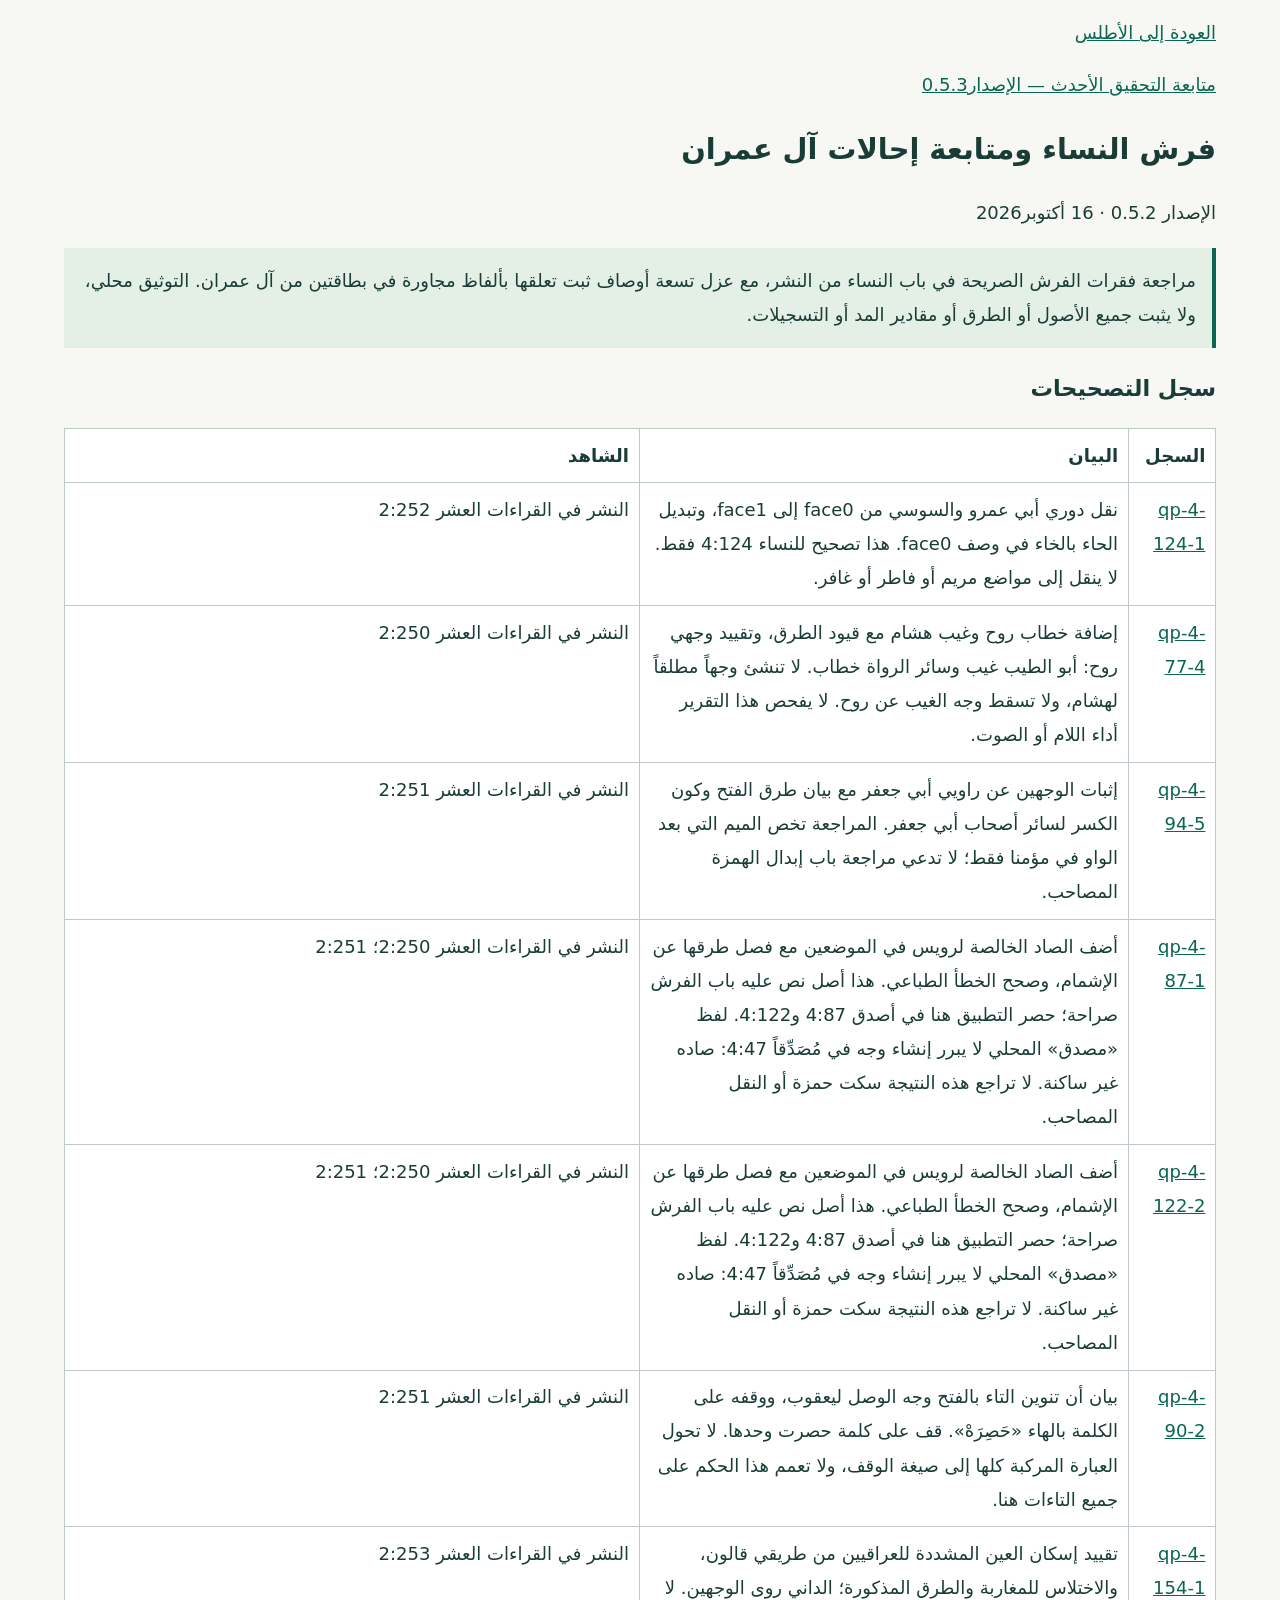
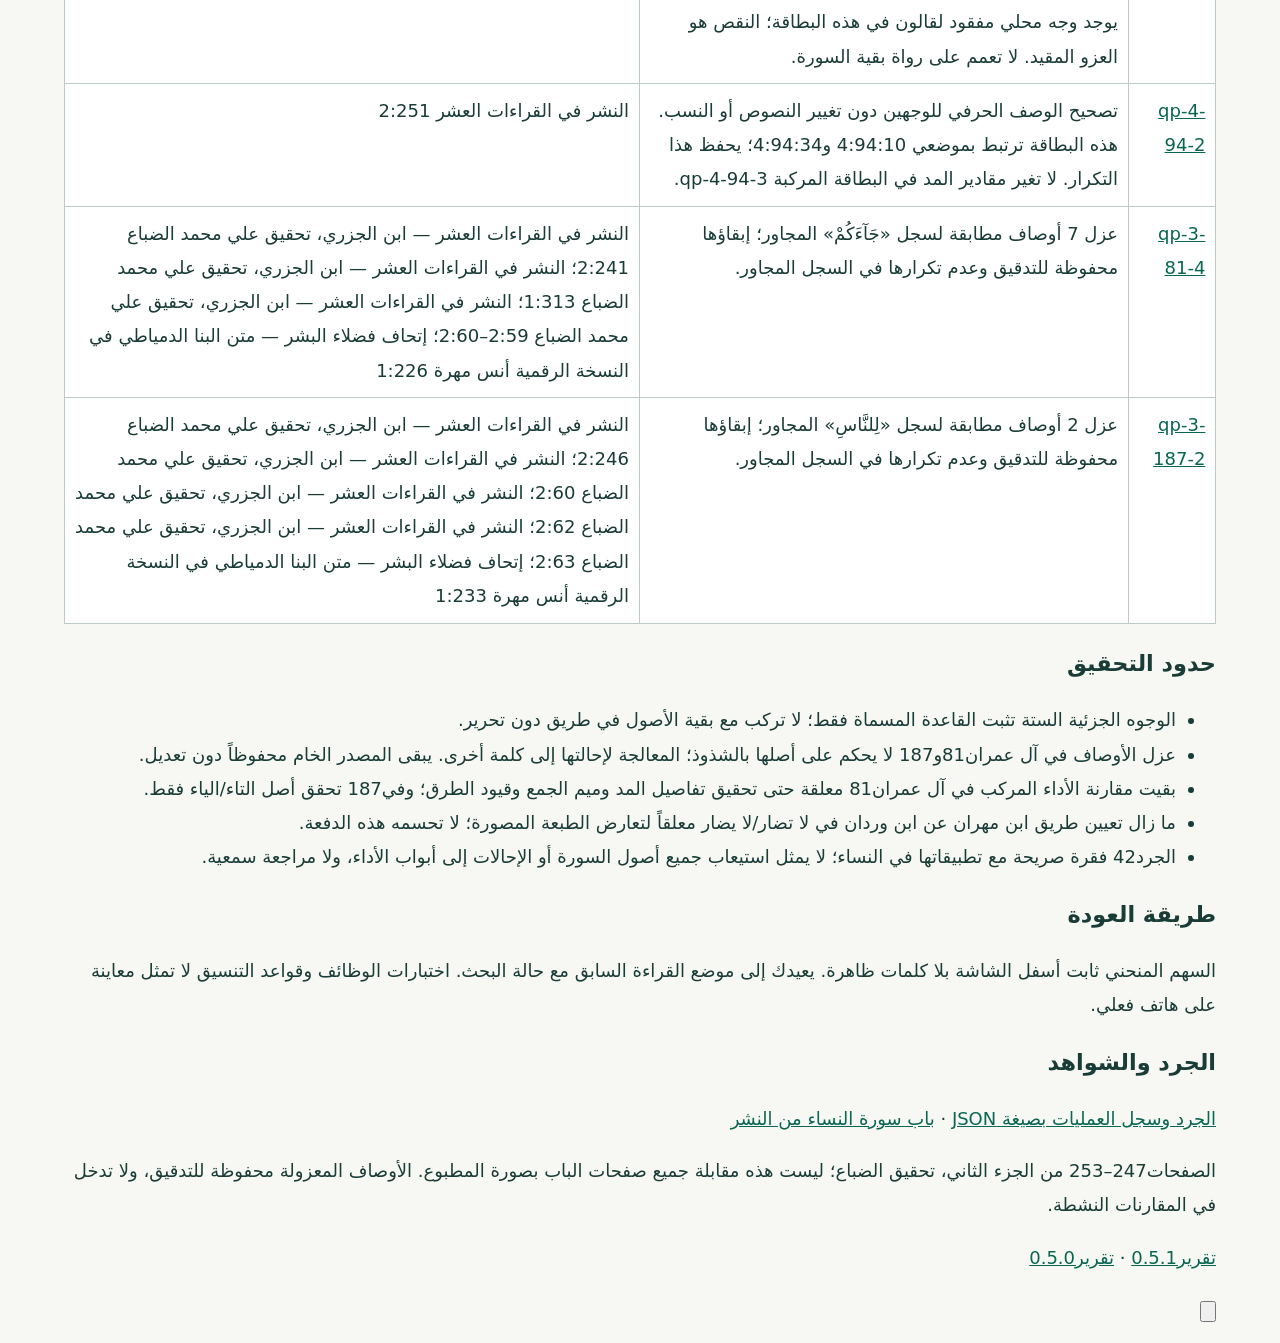
==== review-0.5.2.html @ 17c7f48e "Add files via upload" ====
<!doctype html><html lang="ar" dir="rtl"><meta charset="utf-8"><meta name="viewport" content="width=device-width,initial-scale=1"><title>متابعة التحقيق — أطلس القراءات 0.5.2</title><style>body{font:1.125rem/1.9 system-ui,sans-serif;color:#193c37;background:#f7f8f4;margin:0;padding:1rem}main{max-width:72rem;margin:auto}a{color:#086651}h1{font-size:1.8rem}h2{font-size:1.4rem}.table-wrap{overflow:auto}table{border-collapse:collapse;width:100%;background:white}th,td{border:1px solid #bdcbc3;padding:.6rem;text-align:right;vertical-align:top}.notice{padding:1rem;background:#e4efe5;border-inline-start:4px solid #0c6651}@media print{.table-wrap{overflow:visible}}</style><link rel="stylesheet" href="assets/back-control.css?v=0.5.2"><main><a href="index.html#learn/method">العودة إلى الأطلس</a><p><a href="review-0.5.3.html">متابعة التحقيق الأحدث — الإصدار0.5.3</a></p><h1>فرش النساء ومتابعة إحالات آل عمران</h1><p>الإصدار 0.5.2 · 16 أكتوبر2026</p><p class="notice">مراجعة فقرات الفرش الصريحة في باب النساء من النشر، مع عزل تسعة أوصاف ثبت تعلقها بألفاظ مجاورة في بطاقتين من آل عمران. التوثيق محلي، ولا يثبت جميع الأصول أو الطرق أو مقادير المد أو التسجيلات.</p><h2>سجل التصحيحات</h2><div class="table-wrap"><table><thead><tr><th>السجل</th><th>البيان</th><th>الشاهد</th></tr></thead><tbody><tr><td><a href="index.html#search?record=qp-4-124-1">qp-4-124-1</a></td><td>نقل دوري أبي عمرو والسوسي من face0 إلى face1، وتبديل الحاء بالخاء في وصف face0. هذا تصحيح للنساء 4:124 فقط. لا ينقل إلى مواضع مريم أو فاطر أو غافر.</td><td>النشر في القراءات العشر 2:252</td></tr><tr><td><a href="index.html#search?record=qp-4-77-4">qp-4-77-4</a></td><td>إضافة خطاب روح وغيب هشام مع قيود الطرق، وتقييد وجهي روح: أبو الطيب غيب وسائر الرواة خطاب. لا تنشئ وجهاً مطلقاً لهشام، ولا تسقط وجه الغيب عن روح. لا يفحص هذا التقرير أداء اللام أو الصوت.</td><td>النشر في القراءات العشر 2:250</td></tr><tr><td><a href="index.html#search?record=qp-4-94-5">qp-4-94-5</a></td><td>إثبات الوجهين عن راويي أبي جعفر مع بيان طرق الفتح وكون الكسر لسائر أصحاب أبي جعفر. المراجعة تخص الميم التي بعد الواو في مؤمنا فقط؛ لا تدعي مراجعة باب إبدال الهمزة المصاحب.</td><td>النشر في القراءات العشر 2:251</td></tr><tr><td><a href="index.html#search?record=qp-4-87-1">qp-4-87-1</a></td><td>أضف الصاد الخالصة لرويس في الموضعين مع فصل طرقها عن الإشمام، وصحح الخطأ الطباعي. هذا أصل نص عليه باب الفرش صراحة؛ حصر التطبيق هنا في أصدق 4:87 و4:122. لفظ «مصدق» المحلي لا يبرر إنشاء وجه في مُصَدِّقاً 4:47: صاده غير ساكنة. لا تراجع هذه النتيجة سكت حمزة أو النقل المصاحب.</td><td>النشر في القراءات العشر 2:250؛ 2:251</td></tr><tr><td><a href="index.html#search?record=qp-4-122-2">qp-4-122-2</a></td><td>أضف الصاد الخالصة لرويس في الموضعين مع فصل طرقها عن الإشمام، وصحح الخطأ الطباعي. هذا أصل نص عليه باب الفرش صراحة؛ حصر التطبيق هنا في أصدق 4:87 و4:122. لفظ «مصدق» المحلي لا يبرر إنشاء وجه في مُصَدِّقاً 4:47: صاده غير ساكنة. لا تراجع هذه النتيجة سكت حمزة أو النقل المصاحب.</td><td>النشر في القراءات العشر 2:250؛ 2:251</td></tr><tr><td><a href="index.html#search?record=qp-4-90-2">qp-4-90-2</a></td><td>بيان أن تنوين التاء بالفتح وجه الوصل ليعقوب، ووقفه على الكلمة بالهاء «حَصِرَهْ». قف على كلمة حصرت وحدها. لا تحول العبارة المركبة كلها إلى صيغة الوقف، ولا تعمم هذا الحكم على جميع التاءات هنا.</td><td>النشر في القراءات العشر 2:251</td></tr><tr><td><a href="index.html#search?record=qp-4-154-1">qp-4-154-1</a></td><td>تقييد إسكان العين المشددة للعراقيين من طريقي قالون، والاختلاس للمغاربة والطرق المذكورة؛ الداني روى الوجهين. لا يوجد وجه محلي مفقود لقالون في هذه البطاقة؛ النقص هو العزو المقيد. لا تعمم على رواة بقية السورة.</td><td>النشر في القراءات العشر 2:253</td></tr><tr><td><a href="index.html#search?record=qp-4-94-2">qp-4-94-2</a></td><td>تصحيح الوصف الحرفي للوجهين دون تغيير النصوص أو النسب. هذه البطاقة ترتبط بموضعي 4:94:10 و4:94:34؛ يحفظ هذا التكرار. لا تغير مقادير المد في البطاقة المركبة qp-4-94-3.</td><td>النشر في القراءات العشر 2:251</td></tr><tr><td><a href="index.html#search?record=qp-3-81-4">qp-3-81-4</a></td><td>عزل 7 أوصاف مطابقة لسجل «جَآءَكُمْ» المجاور؛ إبقاؤها محفوظة للتدقيق وعدم تكرارها في السجل المجاور.</td><td>النشر في القراءات العشر — ابن الجزري، تحقيق علي محمد الضباع 2:241؛ النشر في القراءات العشر — ابن الجزري، تحقيق علي محمد الضباع 1:313؛ النشر في القراءات العشر — ابن الجزري، تحقيق علي محمد الضباع 2:59–2:60؛ إتحاف فضلاء البشر — متن البنا الدمياطي في النسخة الرقمية أنس مهرة 1:226</td></tr><tr><td><a href="index.html#search?record=qp-3-187-2">qp-3-187-2</a></td><td>عزل 2 أوصاف مطابقة لسجل «لِلنَّاسِ» المجاور؛ إبقاؤها محفوظة للتدقيق وعدم تكرارها في السجل المجاور.</td><td>النشر في القراءات العشر — ابن الجزري، تحقيق علي محمد الضباع 2:246؛ النشر في القراءات العشر — ابن الجزري، تحقيق علي محمد الضباع 2:60؛ النشر في القراءات العشر — ابن الجزري، تحقيق علي محمد الضباع 2:62؛ النشر في القراءات العشر — ابن الجزري، تحقيق علي محمد الضباع 2:63؛ إتحاف فضلاء البشر — متن البنا الدمياطي في النسخة الرقمية أنس مهرة 1:233</td></tr></tbody></table></div><h2>حدود التحقيق</h2><ul><li>الوجوه الجزئية الستة تثبت القاعدة المسماة فقط؛ لا تركب مع بقية الأصول في طريق دون تحرير.</li><li>عزل الأوصاف في آل عمران81و187 لا يحكم على أصلها بالشذوذ؛ المعالجة لإحالتها إلى كلمة أخرى. يبقى المصدر الخام محفوظاً دون تعديل.</li><li>بقيت مقارنة الأداء المركب في آل عمران81 معلقة حتى تحقيق تفاصيل المد وميم الجمع وقيود الطرق؛ وفي187 تحقق أصل التاء/الياء فقط.</li><li>ما زال تعيين طريق ابن مهران عن ابن وردان في لا تضار/لا يضار معلقاً لتعارض الطبعة المصورة؛ لا تحسمه هذه الدفعة.</li><li>الجرد42 فقرة صريحة مع تطبيقاتها في النساء؛ لا يمثل استيعاب جميع أصول السورة أو الإحالات إلى أبواب الأداء، ولا مراجعة سمعية.</li></ul><h2>طريقة العودة</h2><p>السهم المنحني ثابت أسفل الشاشة بلا كلمات ظاهرة. يعيدك إلى موضع القراءة السابق مع حالة البحث. اختبارات الوظائف وقواعد التنسيق لا تمثل معاينة على هاتف فعلي.</p><h2>الجرد والشواهد</h2><p><a href="assets/scholarly-review-0.5.2.json">الجرد وسجل العمليات بصيغة JSON</a> · <a href="https://www.islamweb.net/ar/library/content/70/233/سورة-النساء">باب سورة النساء من النشر</a></p><p>الصفحات247–253 من الجزء الثاني، تحقيق الضباع؛ ليست هذه مقابلة جميع صفحات الباب بصورة المطبوع. الأوصاف المعزولة محفوظة للتدقيق، ولا تدخل في المقارنات النشطة.</p><p><a href="review-next.html">تقرير0.5.1</a> · <a href="review.html">تقرير0.5.0</a></p><div class="back-tools"><button class="back-button" data-document-back type="button" aria-label="العودة إلى الصفحة السابقة"><svg viewBox="0 0 32 32" aria-hidden="true" focusable="false"><path d="M11 7a10 10 0 1 1-3 16M11 7H3m0 0 1 8"/></svg></button></div></main><script src="assets/document-back.js?v=0.5.2" defer></script></html>
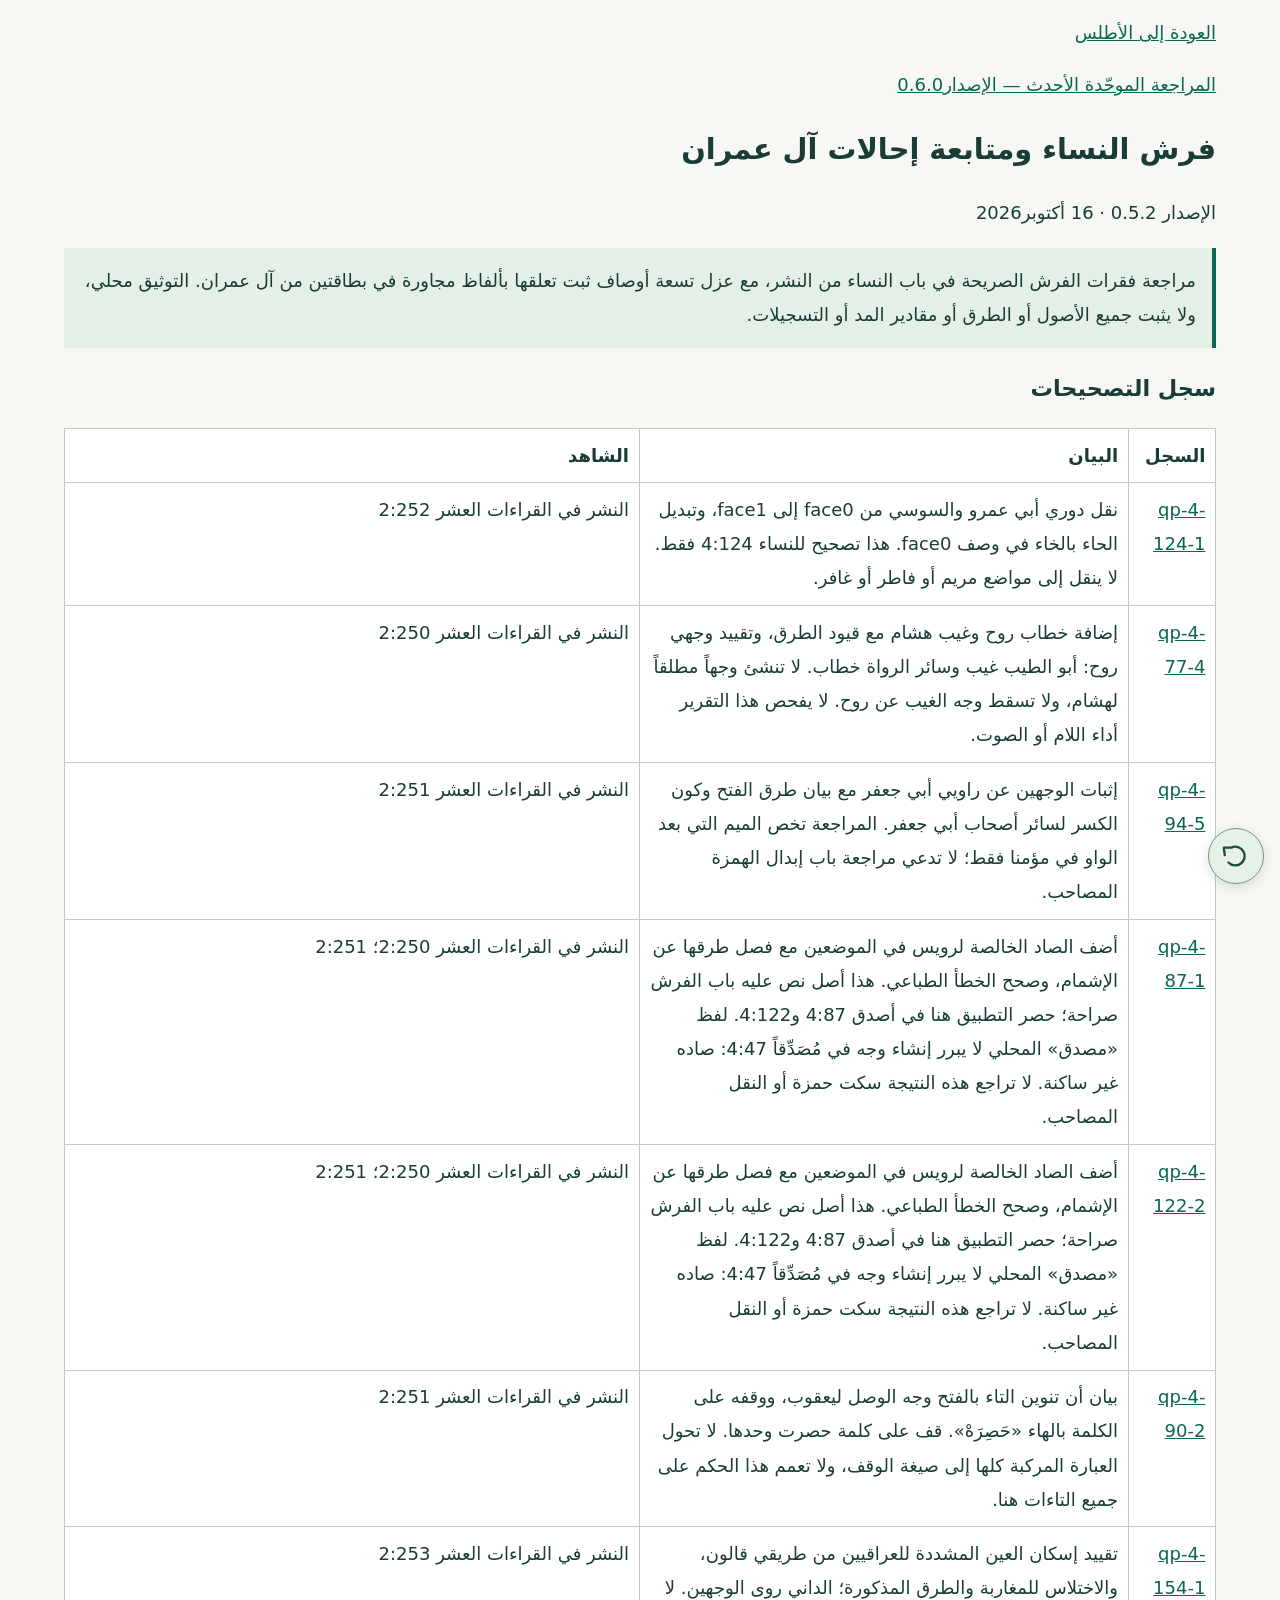
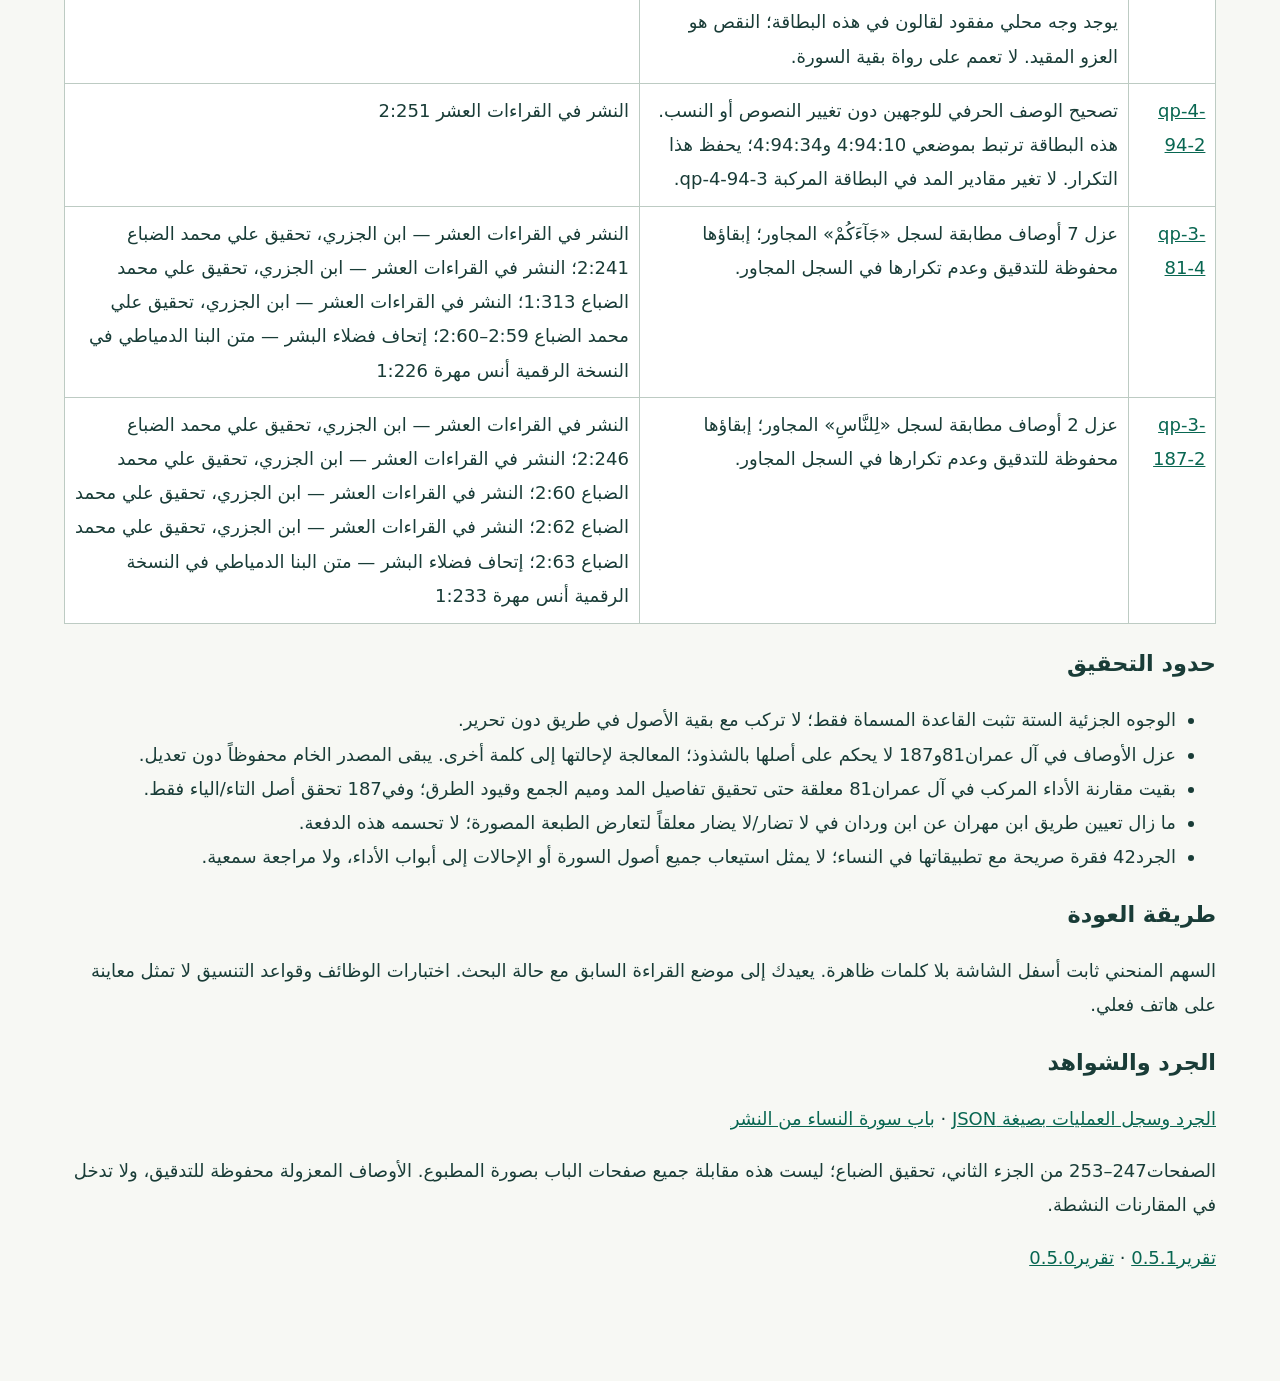
==== commit 735b358a: "Add files via upload" ====
--- a/review-0.5.2.html
+++ b/review-0.5.2.html
@@ -1 +1 @@
-<!doctype html><html lang="ar" dir="rtl"><meta charset="utf-8"><meta name="viewport" content="width=device-width,initial-scale=1"><title>متابعة التحقيق — أطلس القراءات 0.5.2</title><style>body{font:1.125rem/1.9 system-ui,sans-serif;color:#193c37;background:#f7f8f4;margin:0;padding:1rem}main{max-width:72rem;margin:auto}a{color:#086651}h1{font-size:1.8rem}h2{font-size:1.4rem}.table-wrap{overflow:auto}table{border-collapse:collapse;width:100%;background:white}th,td{border:1px solid #bdcbc3;padding:.6rem;text-align:right;vertical-align:top}.notice{padding:1rem;background:#e4efe5;border-inline-start:4px solid #0c6651}@media print{.table-wrap{overflow:visible}}</style><link rel="stylesheet" href="assets/back-control.css?v=0.5.2"><main><a href="index.html#learn/method">العودة إلى الأطلس</a><p><a href="review-0.5.3.html">متابعة التحقيق الأحدث — الإصدار0.5.3</a></p><h1>فرش النساء ومتابعة إحالات آل عمران</h1><p>الإصدار 0.5.2 · 16 أكتوبر2026</p><p class="notice">مراجعة فقرات الفرش الصريحة في باب النساء من النشر، مع عزل تسعة أوصاف ثبت تعلقها بألفاظ مجاورة في بطاقتين من آل عمران. التوثيق محلي، ولا يثبت جميع الأصول أو الطرق أو مقادير المد أو التسجيلات.</p><h2>سجل التصحيحات</h2><div class="table-wrap"><table><thead><tr><th>السجل</th><th>البيان</th><th>الشاهد</th></tr></thead><tbody><tr><td><a href="index.html#search?record=qp-4-124-1">qp-4-124-1</a></td><td>نقل دوري أبي عمرو والسوسي من face0 إلى face1، وتبديل الحاء بالخاء في وصف face0. هذا تصحيح للنساء 4:124 فقط. لا ينقل إلى مواضع مريم أو فاطر أو غافر.</td><td>النشر في القراءات العشر 2:252</td></tr><tr><td><a href="index.html#search?record=qp-4-77-4">qp-4-77-4</a></td><td>إضافة خطاب روح وغيب هشام مع قيود الطرق، وتقييد وجهي روح: أبو الطيب غيب وسائر الرواة خطاب. لا تنشئ وجهاً مطلقاً لهشام، ولا تسقط وجه الغيب عن روح. لا يفحص هذا التقرير أداء اللام أو الصوت.</td><td>النشر في القراءات العشر 2:250</td></tr><tr><td><a href="index.html#search?record=qp-4-94-5">qp-4-94-5</a></td><td>إثبات الوجهين عن راويي أبي جعفر مع بيان طرق الفتح وكون الكسر لسائر أصحاب أبي جعفر. المراجعة تخص الميم التي بعد الواو في مؤمنا فقط؛ لا تدعي مراجعة باب إبدال الهمزة المصاحب.</td><td>النشر في القراءات العشر 2:251</td></tr><tr><td><a href="index.html#search?record=qp-4-87-1">qp-4-87-1</a></td><td>أضف الصاد الخالصة لرويس في الموضعين مع فصل طرقها عن الإشمام، وصحح الخطأ الطباعي. هذا أصل نص عليه باب الفرش صراحة؛ حصر التطبيق هنا في أصدق 4:87 و4:122. لفظ «مصدق» المحلي لا يبرر إنشاء وجه في مُصَدِّقاً 4:47: صاده غير ساكنة. لا تراجع هذه النتيجة سكت حمزة أو النقل المصاحب.</td><td>النشر في القراءات العشر 2:250؛ 2:251</td></tr><tr><td><a href="index.html#search?record=qp-4-122-2">qp-4-122-2</a></td><td>أضف الصاد الخالصة لرويس في الموضعين مع فصل طرقها عن الإشمام، وصحح الخطأ الطباعي. هذا أصل نص عليه باب الفرش صراحة؛ حصر التطبيق هنا في أصدق 4:87 و4:122. لفظ «مصدق» المحلي لا يبرر إنشاء وجه في مُصَدِّقاً 4:47: صاده غير ساكنة. لا تراجع هذه النتيجة سكت حمزة أو النقل المصاحب.</td><td>النشر في القراءات العشر 2:250؛ 2:251</td></tr><tr><td><a href="index.html#search?record=qp-4-90-2">qp-4-90-2</a></td><td>بيان أن تنوين التاء بالفتح وجه الوصل ليعقوب، ووقفه على الكلمة بالهاء «حَصِرَهْ». قف على كلمة حصرت وحدها. لا تحول العبارة المركبة كلها إلى صيغة الوقف، ولا تعمم هذا الحكم على جميع التاءات هنا.</td><td>النشر في القراءات العشر 2:251</td></tr><tr><td><a href="index.html#search?record=qp-4-154-1">qp-4-154-1</a></td><td>تقييد إسكان العين المشددة للعراقيين من طريقي قالون، والاختلاس للمغاربة والطرق المذكورة؛ الداني روى الوجهين. لا يوجد وجه محلي مفقود لقالون في هذه البطاقة؛ النقص هو العزو المقيد. لا تعمم على رواة بقية السورة.</td><td>النشر في القراءات العشر 2:253</td></tr><tr><td><a href="index.html#search?record=qp-4-94-2">qp-4-94-2</a></td><td>تصحيح الوصف الحرفي للوجهين دون تغيير النصوص أو النسب. هذه البطاقة ترتبط بموضعي 4:94:10 و4:94:34؛ يحفظ هذا التكرار. لا تغير مقادير المد في البطاقة المركبة qp-4-94-3.</td><td>النشر في القراءات العشر 2:251</td></tr><tr><td><a href="index.html#search?record=qp-3-81-4">qp-3-81-4</a></td><td>عزل 7 أوصاف مطابقة لسجل «جَآءَكُمْ» المجاور؛ إبقاؤها محفوظة للتدقيق وعدم تكرارها في السجل المجاور.</td><td>النشر في القراءات العشر — ابن الجزري، تحقيق علي محمد الضباع 2:241؛ النشر في القراءات العشر — ابن الجزري، تحقيق علي محمد الضباع 1:313؛ النشر في القراءات العشر — ابن الجزري، تحقيق علي محمد الضباع 2:59–2:60؛ إتحاف فضلاء البشر — متن البنا الدمياطي في النسخة الرقمية أنس مهرة 1:226</td></tr><tr><td><a href="index.html#search?record=qp-3-187-2">qp-3-187-2</a></td><td>عزل 2 أوصاف مطابقة لسجل «لِلنَّاسِ» المجاور؛ إبقاؤها محفوظة للتدقيق وعدم تكرارها في السجل المجاور.</td><td>النشر في القراءات العشر — ابن الجزري، تحقيق علي محمد الضباع 2:246؛ النشر في القراءات العشر — ابن الجزري، تحقيق علي محمد الضباع 2:60؛ النشر في القراءات العشر — ابن الجزري، تحقيق علي محمد الضباع 2:62؛ النشر في القراءات العشر — ابن الجزري، تحقيق علي محمد الضباع 2:63؛ إتحاف فضلاء البشر — متن البنا الدمياطي في النسخة الرقمية أنس مهرة 1:233</td></tr></tbody></table></div><h2>حدود التحقيق</h2><ul><li>الوجوه الجزئية الستة تثبت القاعدة المسماة فقط؛ لا تركب مع بقية الأصول في طريق دون تحرير.</li><li>عزل الأوصاف في آل عمران81و187 لا يحكم على أصلها بالشذوذ؛ المعالجة لإحالتها إلى كلمة أخرى. يبقى المصدر الخام محفوظاً دون تعديل.</li><li>بقيت مقارنة الأداء المركب في آل عمران81 معلقة حتى تحقيق تفاصيل المد وميم الجمع وقيود الطرق؛ وفي187 تحقق أصل التاء/الياء فقط.</li><li>ما زال تعيين طريق ابن مهران عن ابن وردان في لا تضار/لا يضار معلقاً لتعارض الطبعة المصورة؛ لا تحسمه هذه الدفعة.</li><li>الجرد42 فقرة صريحة مع تطبيقاتها في النساء؛ لا يمثل استيعاب جميع أصول السورة أو الإحالات إلى أبواب الأداء، ولا مراجعة سمعية.</li></ul><h2>طريقة العودة</h2><p>السهم المنحني ثابت أسفل الشاشة بلا كلمات ظاهرة. يعيدك إلى موضع القراءة السابق مع حالة البحث. اختبارات الوظائف وقواعد التنسيق لا تمثل معاينة على هاتف فعلي.</p><h2>الجرد والشواهد</h2><p><a href="assets/scholarly-review-0.5.2.json">الجرد وسجل العمليات بصيغة JSON</a> · <a href="https://www.islamweb.net/ar/library/content/70/233/سورة-النساء">باب سورة النساء من النشر</a></p><p>الصفحات247–253 من الجزء الثاني، تحقيق الضباع؛ ليست هذه مقابلة جميع صفحات الباب بصورة المطبوع. الأوصاف المعزولة محفوظة للتدقيق، ولا تدخل في المقارنات النشطة.</p><p><a href="review-next.html">تقرير0.5.1</a> · <a href="review.html">تقرير0.5.0</a></p><div class="back-tools"><button class="back-button" data-document-back type="button" aria-label="العودة إلى الصفحة السابقة"><svg viewBox="0 0 32 32" aria-hidden="true" focusable="false"><path d="M11 7a10 10 0 1 1-3 16M11 7H3m0 0 1 8"/></svg></button></div></main><script src="assets/document-back.js?v=0.5.2" defer></script></html>+<!doctype html><html lang="ar" dir="rtl"><meta charset="utf-8"><meta name="viewport" content="width=device-width,initial-scale=1"><title>متابعة التحقيق — أطلس القراءات 0.5.2</title><style>body{font:1.125rem/1.9 system-ui,sans-serif;color:#193c37;background:#f7f8f4;margin:0;padding:1rem}main{max-width:72rem;margin:auto}a{color:#086651}h1{font-size:1.8rem}h2{font-size:1.4rem}.table-wrap{overflow:auto}table{border-collapse:collapse;width:100%;background:white}th,td{border:1px solid #bdcbc3;padding:.6rem;text-align:right;vertical-align:top}.notice{padding:1rem;background:#e4efe5;border-inline-start:4px solid #0c6651}@media print{.table-wrap{overflow:visible}}</style><link rel="stylesheet" href="assets/back-control.css?v=0.5.2"><main><a href="index.html#learn/method">العودة إلى الأطلس</a><p><a href="review-all.html">المراجعة الموحّدة الأحدث — الإصدار0.6.0</a></p><h1>فرش النساء ومتابعة إحالات آل عمران</h1><p>الإصدار 0.5.2 · 16 أكتوبر2026</p><p class="notice">مراجعة فقرات الفرش الصريحة في باب النساء من النشر، مع عزل تسعة أوصاف ثبت تعلقها بألفاظ مجاورة في بطاقتين من آل عمران. التوثيق محلي، ولا يثبت جميع الأصول أو الطرق أو مقادير المد أو التسجيلات.</p><h2>سجل التصحيحات</h2><div class="table-wrap"><table><thead><tr><th>السجل</th><th>البيان</th><th>الشاهد</th></tr></thead><tbody><tr><td><a href="index.html#search?record=qp-4-124-1">qp-4-124-1</a></td><td>نقل دوري أبي عمرو والسوسي من face0 إلى face1، وتبديل الحاء بالخاء في وصف face0. هذا تصحيح للنساء 4:124 فقط. لا ينقل إلى مواضع مريم أو فاطر أو غافر.</td><td>النشر في القراءات العشر 2:252</td></tr><tr><td><a href="index.html#search?record=qp-4-77-4">qp-4-77-4</a></td><td>إضافة خطاب روح وغيب هشام مع قيود الطرق، وتقييد وجهي روح: أبو الطيب غيب وسائر الرواة خطاب. لا تنشئ وجهاً مطلقاً لهشام، ولا تسقط وجه الغيب عن روح. لا يفحص هذا التقرير أداء اللام أو الصوت.</td><td>النشر في القراءات العشر 2:250</td></tr><tr><td><a href="index.html#search?record=qp-4-94-5">qp-4-94-5</a></td><td>إثبات الوجهين عن راويي أبي جعفر مع بيان طرق الفتح وكون الكسر لسائر أصحاب أبي جعفر. المراجعة تخص الميم التي بعد الواو في مؤمنا فقط؛ لا تدعي مراجعة باب إبدال الهمزة المصاحب.</td><td>النشر في القراءات العشر 2:251</td></tr><tr><td><a href="index.html#search?record=qp-4-87-1">qp-4-87-1</a></td><td>أضف الصاد الخالصة لرويس في الموضعين مع فصل طرقها عن الإشمام، وصحح الخطأ الطباعي. هذا أصل نص عليه باب الفرش صراحة؛ حصر التطبيق هنا في أصدق 4:87 و4:122. لفظ «مصدق» المحلي لا يبرر إنشاء وجه في مُصَدِّقاً 4:47: صاده غير ساكنة. لا تراجع هذه النتيجة سكت حمزة أو النقل المصاحب.</td><td>النشر في القراءات العشر 2:250؛ 2:251</td></tr><tr><td><a href="index.html#search?record=qp-4-122-2">qp-4-122-2</a></td><td>أضف الصاد الخالصة لرويس في الموضعين مع فصل طرقها عن الإشمام، وصحح الخطأ الطباعي. هذا أصل نص عليه باب الفرش صراحة؛ حصر التطبيق هنا في أصدق 4:87 و4:122. لفظ «مصدق» المحلي لا يبرر إنشاء وجه في مُصَدِّقاً 4:47: صاده غير ساكنة. لا تراجع هذه النتيجة سكت حمزة أو النقل المصاحب.</td><td>النشر في القراءات العشر 2:250؛ 2:251</td></tr><tr><td><a href="index.html#search?record=qp-4-90-2">qp-4-90-2</a></td><td>بيان أن تنوين التاء بالفتح وجه الوصل ليعقوب، ووقفه على الكلمة بالهاء «حَصِرَهْ». قف على كلمة حصرت وحدها. لا تحول العبارة المركبة كلها إلى صيغة الوقف، ولا تعمم هذا الحكم على جميع التاءات هنا.</td><td>النشر في القراءات العشر 2:251</td></tr><tr><td><a href="index.html#search?record=qp-4-154-1">qp-4-154-1</a></td><td>تقييد إسكان العين المشددة للعراقيين من طريقي قالون، والاختلاس للمغاربة والطرق المذكورة؛ الداني روى الوجهين. لا يوجد وجه محلي مفقود لقالون في هذه البطاقة؛ النقص هو العزو المقيد. لا تعمم على رواة بقية السورة.</td><td>النشر في القراءات العشر 2:253</td></tr><tr><td><a href="index.html#search?record=qp-4-94-2">qp-4-94-2</a></td><td>تصحيح الوصف الحرفي للوجهين دون تغيير النصوص أو النسب. هذه البطاقة ترتبط بموضعي 4:94:10 و4:94:34؛ يحفظ هذا التكرار. لا تغير مقادير المد في البطاقة المركبة qp-4-94-3.</td><td>النشر في القراءات العشر 2:251</td></tr><tr><td><a href="index.html#search?record=qp-3-81-4">qp-3-81-4</a></td><td>عزل 7 أوصاف مطابقة لسجل «جَآءَكُمْ» المجاور؛ إبقاؤها محفوظة للتدقيق وعدم تكرارها في السجل المجاور.</td><td>النشر في القراءات العشر — ابن الجزري، تحقيق علي محمد الضباع 2:241؛ النشر في القراءات العشر — ابن الجزري، تحقيق علي محمد الضباع 1:313؛ النشر في القراءات العشر — ابن الجزري، تحقيق علي محمد الضباع 2:59–2:60؛ إتحاف فضلاء البشر — متن البنا الدمياطي في النسخة الرقمية أنس مهرة 1:226</td></tr><tr><td><a href="index.html#search?record=qp-3-187-2">qp-3-187-2</a></td><td>عزل 2 أوصاف مطابقة لسجل «لِلنَّاسِ» المجاور؛ إبقاؤها محفوظة للتدقيق وعدم تكرارها في السجل المجاور.</td><td>النشر في القراءات العشر — ابن الجزري، تحقيق علي محمد الضباع 2:246؛ النشر في القراءات العشر — ابن الجزري، تحقيق علي محمد الضباع 2:60؛ النشر في القراءات العشر — ابن الجزري، تحقيق علي محمد الضباع 2:62؛ النشر في القراءات العشر — ابن الجزري، تحقيق علي محمد الضباع 2:63؛ إتحاف فضلاء البشر — متن البنا الدمياطي في النسخة الرقمية أنس مهرة 1:233</td></tr></tbody></table></div><h2>حدود التحقيق</h2><ul><li>الوجوه الجزئية الستة تثبت القاعدة المسماة فقط؛ لا تركب مع بقية الأصول في طريق دون تحرير.</li><li>عزل الأوصاف في آل عمران81و187 لا يحكم على أصلها بالشذوذ؛ المعالجة لإحالتها إلى كلمة أخرى. يبقى المصدر الخام محفوظاً دون تعديل.</li><li>بقيت مقارنة الأداء المركب في آل عمران81 معلقة حتى تحقيق تفاصيل المد وميم الجمع وقيود الطرق؛ وفي187 تحقق أصل التاء/الياء فقط.</li><li>ما زال تعيين طريق ابن مهران عن ابن وردان في لا تضار/لا يضار معلقاً لتعارض الطبعة المصورة؛ لا تحسمه هذه الدفعة.</li><li>الجرد42 فقرة صريحة مع تطبيقاتها في النساء؛ لا يمثل استيعاب جميع أصول السورة أو الإحالات إلى أبواب الأداء، ولا مراجعة سمعية.</li></ul><h2>طريقة العودة</h2><p>السهم المنحني ثابت أسفل الشاشة بلا كلمات ظاهرة. يعيدك إلى موضع القراءة السابق مع حالة البحث. اختبارات الوظائف وقواعد التنسيق لا تمثل معاينة على هاتف فعلي.</p><h2>الجرد والشواهد</h2><p><a href="assets/scholarly-review-0.5.2.json">الجرد وسجل العمليات بصيغة JSON</a> · <a href="https://www.islamweb.net/ar/library/content/70/233/سورة-النساء">باب سورة النساء من النشر</a></p><p>الصفحات247–253 من الجزء الثاني، تحقيق الضباع؛ ليست هذه مقابلة جميع صفحات الباب بصورة المطبوع. الأوصاف المعزولة محفوظة للتدقيق، ولا تدخل في المقارنات النشطة.</p><p><a href="review-next.html">تقرير0.5.1</a> · <a href="review.html">تقرير0.5.0</a></p><div class="back-tools"><button class="back-button" data-document-back type="button" aria-label="العودة إلى الصفحة السابقة"><svg viewBox="0 0 32 32" aria-hidden="true" focusable="false"><path d="M11 7a10 10 0 1 1-3 16M11 7H3m0 0 1 8"/></svg></button></div></main><script src="assets/document-back.js?v=0.5.2" defer></script></html>
--- a/assets/back-control.css
+++ b/assets/back-control.css
@@ -0,0 +1,11 @@
+/* Fixed to the viewport, including inside the native dialog's top layer.
+   Keep ancestors free of transform/filter/contain, which change the fixed
+   containing block. Reserve room so the final lines remain readable. */
+body{padding-bottom:calc(88px + env(safe-area-inset-bottom,0px))}
+#dialog-content{padding-bottom:88px}
+.back-tools{position:fixed;bottom:calc(16px + env(safe-area-inset-bottom,0px));right:calc(16px + env(safe-area-inset-right,0px));z-index:1000;margin:0;padding:0;border:0;width:auto}
+.back-button{display:inline-flex;align-items:center;justify-content:center;box-sizing:border-box;width:56px;height:56px;min-width:56px;min-height:56px;padding:12px;border:1px solid #789480;border-radius:50%;background:#e8f1e8;color:#174f3f;box-shadow:0 3px 12px #123c3329;cursor:pointer;line-height:1}
+.back-button svg{display:block;width:100%;height:100%;fill:none;stroke:currentColor;stroke-width:2.5;stroke-linecap:round;stroke-linejoin:round;pointer-events:none}
+.back-button:hover{background:#dcebdc}
+.back-button:focus-visible{outline:3px solid #967432;outline-offset:3px}
+@media print{body{padding-bottom:0}#dialog-content{padding-bottom:0}.back-tools{display:none!important}}
